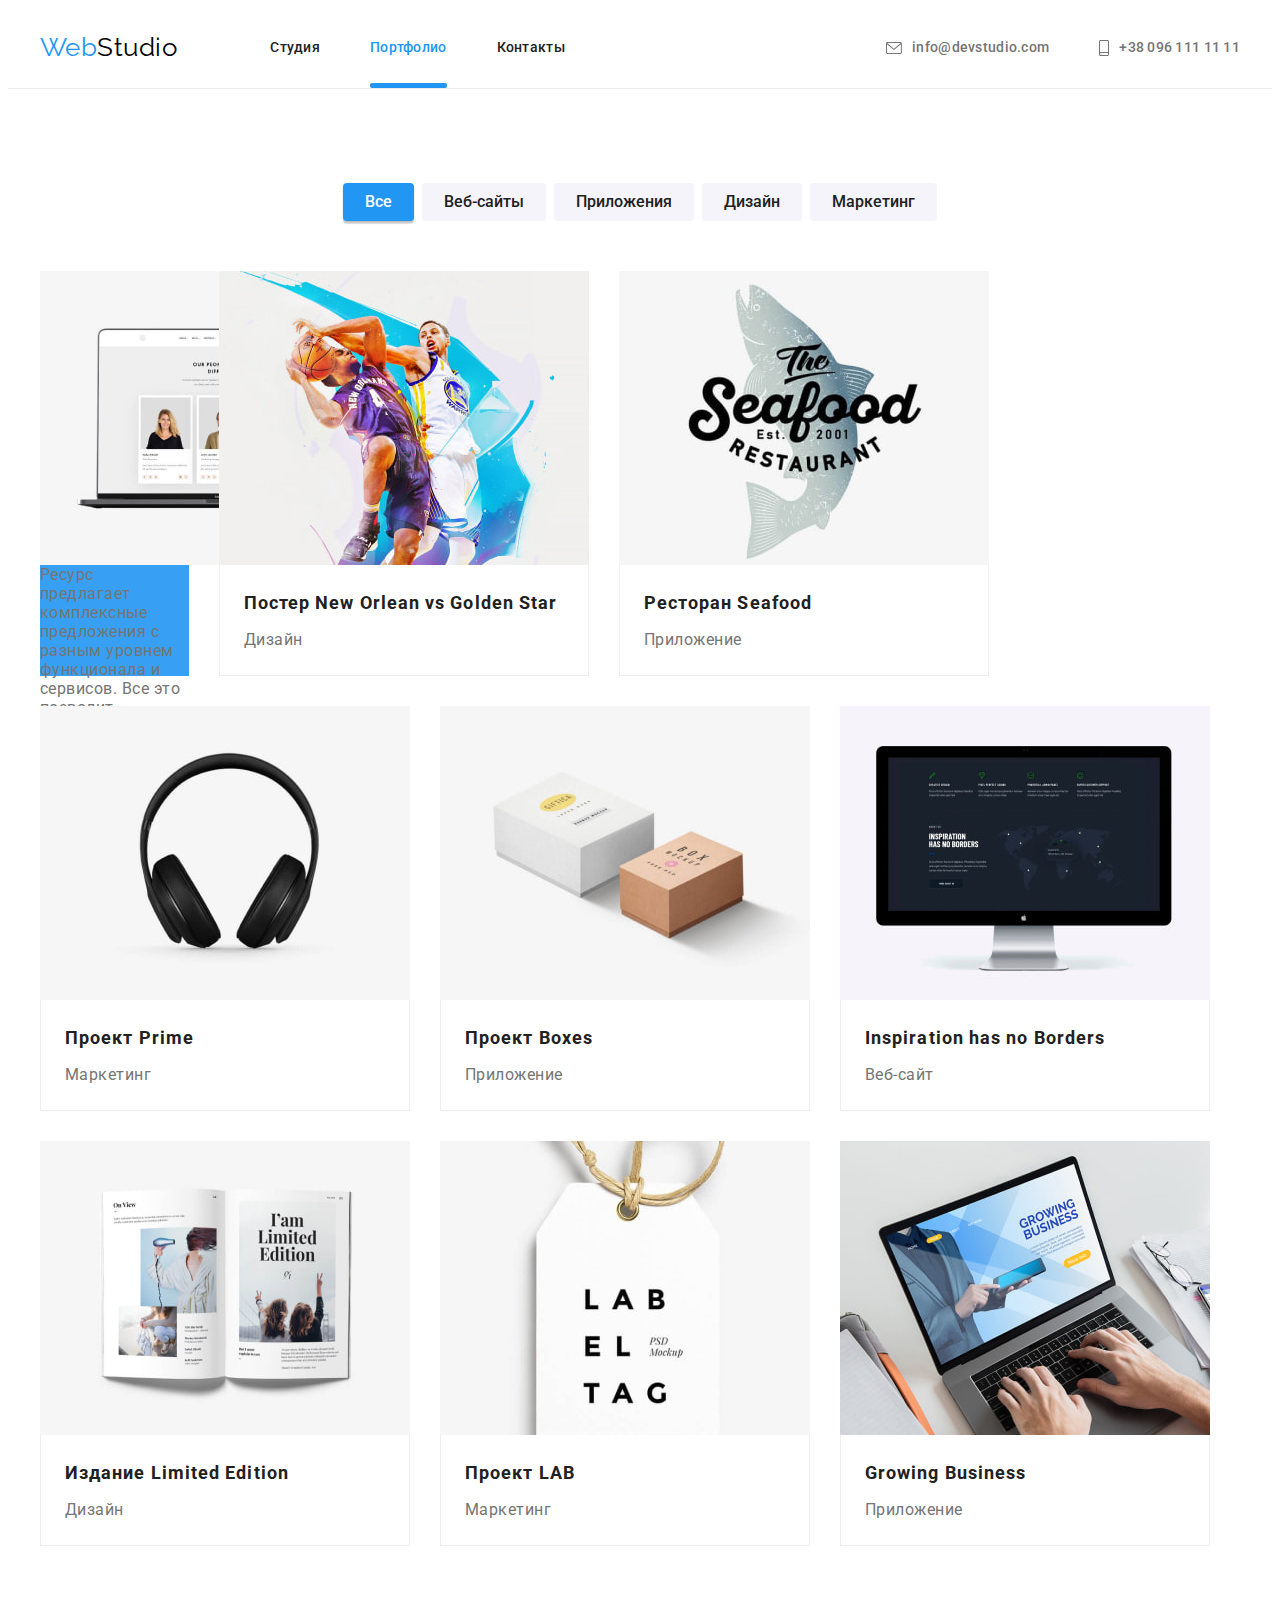
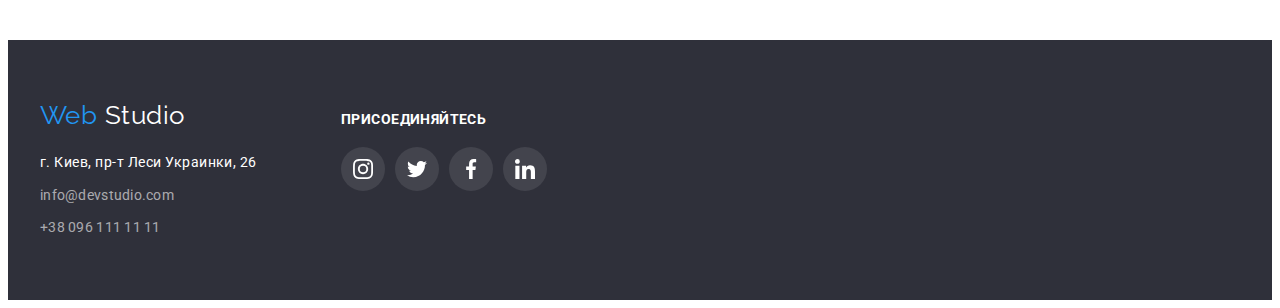
==== portfolio.html @ 7d5b3e42 "Update portfolio.html" ====
<!DOCTYPE html>
<html lang="ru">
  <head>
    <meta charset="UTF-8" />
    <meta http-equiv="X-UA-Compatible" content="IE=edge" />
    <meta name="viewport" content="width=device-width, initial-scale=1.0" />
    <link rel="preconnect" href="https://fonts.googleapis.com" />
    <link rel="preconnect" href="https://fonts.gstatic.com" crossorigin />
    <link
      href="https://fonts.googleapis.com/css2?family=Raleway:wght@700&family=Roboto:wght@400;500;700;900&display=swap"
      rel="stylesheet"
    />
    <link
      rel="stylesheet"
      href="https://cdnjs.cloudflare.com/ajax/libs/modern-normalize/1.1.0/modern-normalize.min.css"
      integrity="sha512-wpPYUAdjBVSE4KJnH1VR1HeZfpl1ub8YT/NKx4PuQ5NmX2tKuGu6U/JRp5y+Y8XG2tV+wKQpNHVUX03MfMFn9Q=="
      crossorigin="anonymous"
      referrerpolicy="no-referrer"
    />
    <link rel="stylesheet" href="./css/styles.css" />
    <title>Document</title>
  </head>
  <body>
    <!--Header section-->
    <header class="header">
      <div class="container header-container">
        <a class="logo" href="./index.html">Web<span class="logo-inner">Studio</span></a>
        <nav class="nav">
          <ul class="nav-list">
            <li class="nav-item">
              <a class="nav-link" href="./index.html">Студия</a>
            </li>
            <li class="nav-item">
              <a class="nav-link current" href="./portfolio.html">Портфолио</a>
            </li>
            <li class="nav-item">
              <a class="nav-link" href="">Контакты</a>
            </li>
          </ul>
        </nav>
        <ul class="header-list">
          <li class="header-item">
            <a class="header-mailto" href="mailto:info@devstudio.com">
              <svg class="icon-nav" width="16" height="12">
                <use href="./images/icons.svg#envelope"></use>
              </svg>
              info@devstudio.com
            </a>
          </li>
          <li class="header-item">
            <a class="header-phone" href="tel:+380961111111">
              <svg class="icon-nav" width="10" height="16">
                <use href="./images/icons.svg#smartphone"></use>
              </svg>
              +38 096 111 11 11
            </a>
          </li>
        </ul>
      </div>
    </header>
    <!--Main section-->
    <main>
      <!--Portfolio section-->
      <section class="portfolio section">
        <div class="container">
          <h1 class="visually-hidden">Кнопки</h1>
          <ul class="button-list">
            <li class="button-item">
              <button class="button-portfolio current" type="button">Все</button>
            </li>
            <li class="button-item">
              <button class="button-portfolio" type="button">Веб-сайты</button>
            </li>
            <li class="button-item">
              <button class="button-portfolio" type="button">Приложения</button>
            </li>
            <li class="button-item">
              <button class="button-portfolio" type="button">Дизайн</button>
            </li>
            <li class="button-item">
              <button class="button-portfolio" type="button">Маркетинг</button>
            </li>
          </ul>
          <h2 class="visually-hidden">Портфолио</h2>
          <ul class="portfolio-list card-set">
            <li class="portfolio-item">
              <div class="product-thumb">
                <img
                  class="portfolio-img"
                  src="./images/portfolio/img1.jpg"
                  alt="Ноутбук"
                  width="370"
                  height="294"
                />
                <div class="">
                  <p class="product-text">
                    Ресурс предлагает комплексные предложения с разным уровнем функционала и
                    сервисов. Все это позволит посетителю получить исчерпывающие сведения о компании
                    или частном лице.
                  </p>
                </div>
              </div>
              <div class="portfolio-wrapper">
                <h3 class="portfolio-titel">Технокряк</h3>
                <p class="portfolio-text">Веб-сайт</p>
              </div>
            </li>
            <li class="portfolio-item">
              <img src="./images/portfolio/img2.jpg" alt="Баскетбол" width="370" height="294" />
              <div class="portfolio-wrapper">
                <h3 class="portfolio-titel">Постер New Orlean vs Golden Star</h3>
                <p class="portfolio-text">Дизайн</p>
              </div>
            </li>
            <li class="portfolio-item">
              <img src="./images/portfolio/img3.jpg" alt="Рыба" width="370" height="294" />
              <div class="portfolio-wrapper">
                <h3 class="portfolio-titel">Ресторан Seafood</h3>
                <p class="portfolio-text">Приложение</p>
              </div>
            </li>
            <li class="portfolio-item">
              <img src="./images/portfolio/img4.jpg" alt="Наушники" width="370" height="294" />
              <div class="portfolio-wrapper">
                <h3 class="portfolio-titel">Проект Prime</h3>
                <p class="portfolio-text">Маркетинг</p>
              </div>
            </li>
            <li class="portfolio-item">
              <img src="./images/portfolio/img5.jpg" alt="Две коробки" width="370" height="294" />
              <div class="portfolio-wrapper">
                <h3 class="portfolio-titel">Проект Boxes</h3>
                <p class="portfolio-text">Приложение</p>
              </div>
            </li>
            <li class="portfolio-item">
              <img src="./images/portfolio/img6.jpg" alt="Монитор" width="370" height="294" />
              <div class="portfolio-wrapper">
                <h3 class="portfolio-titel">Inspiration has no Borders</h3>
                <p class="portfolio-text">Веб-сайт</p>
              </div>
            </li>
            <li class="portfolio-item">
              <img src="./images/portfolio/img7.jpg" alt="Книга" width="370" height="294" />
              <div class="portfolio-wrapper">
                <h3 class="portfolio-titel">Издание Limited Edition</h3>
                <p class="portfolio-text">Дизайн</p>
              </div>
            </li>
            <li class="portfolio-item">
              <img src="./images/portfolio/img8.jpg" alt="Ярлык" width="370" height="294" />
              <div class="portfolio-wrapper">
                <h3 class="portfolio-titel">Проект LAB</h3>
                <p class="portfolio-text">Маркетинг</p>
              </div>
            </li>
            <li class="portfolio-item">
              <img
                src="./images/portfolio/img9.jpg"
                alt="Работа за ноутбуком"
                width="370"
                height="294"
              />
              <div class="portfolio-wrapper">
                <h3 class="portfolio-titel">Growing Business</h3>
                <p class="portfolio-text">Приложение</p>
              </div>
            </li>
          </ul>
        </div>
      </section>
    </main>
    <!--Footer section-->
    <footer class="footer footer-section">
      <div class="container footer-box">
        <div class="footer-col">
          <a class="footer-logo" href="./index.html"
            >Web <span class="footer-logo-inner">Studio</span>
          </a>
          <address class="address">г. Киев, пр-т Леси Украинки, 26</address>
          <ul class="footer-list">
            <li class="footer-item">
              <a class="footer-mailto" href="mailto:info@devstudio.com">info@devstudio.com</a>
            </li>
            <li class="footer-item">
              <a class="footer-phone" href="tel:+380961111111">+38 096 111 11 11</a>
            </li>
          </ul>
        </div>
        <div class="footer-wrapper">
          <h2 class="footer-titel">присоединяйтесь</h2>
          <ul class="footer-socials list">
            <li class="footer-socials-item">
              <a
                class="footer-socials-link"
                href=""
                target="_blank"
                rel="noopener noreferrer"
                aria-label="instagram"
              >
                <svg class="footer-socials-icon" width="20" height="20">
                  <use href="./images/icons.svg#instagram"></use>
                </svg>
              </a>
            </li>
            <li class="footer-socials-item">
              <a
                class="footer-socials-link"
                href=""
                target="_blank"
                rel="noopener noreferrer"
                aria-label="twitter"
              >
                <svg class="footer-socials-icon" width="20" height="20">
                  <use href="./images/icons.svg#twitter"></use>
                </svg>
              </a>
            </li>
            <li class="footer-socials-item">
              <a
                class="footer-socials-link"
                href=""
                target="_blank"
                rel="noopener noreferrer"
                aria-label="facebook"
              >
                <svg class="footer-socials-icon" width="20" height="20">
                  <use href="./images/icons.svg#facebook"></use>
                </svg>
              </a>
            </li>
            <li class="footer-socials-item">
              <a
                class="footer-socials-link"
                href=""
                target="_blank"
                rel="noopener noreferrer"
                aria-label="linkedin"
              >
                <svg class="footer-socials-icon" width="20" height="20">
                  <use href="./images/icons.svg#linkedin"></use>
                </svg>
              </a>
            </li>
          </ul>
        </div>
      </div>
    </footer>
  </body>
</html>
---- css/styles.css ----
/* цвет основного текста #212121 */
/* вторичный цвет #757575 */
/* шапка #FFFFFF */
/* почта и тел под rgba(255, 255, 255, 0.6)*/
/* фдрес подвала #FFFFFF  */
/* секция наша команда #F5F4FA */
/* секция чем мы занисаемся #E5E5E5 */
/* секция герой #2F303A */
/* цвет кнопки #2196F3 */
/* шапка hover #188CE8 */
/* body #E5E5E5 */

:root {
  /* others */
  --indent: 30px;
  --items: 3;

  /* time */
  --timeng-function: cubic-bezier(0.4, 0, 0.2, 1);
}

body {
  color: #757575;
  font-family: Roboto, sans-serif;
  letter-spacing: 0.03em;
}

/* Частковий ресет стилей браузера start */

h1,
h2,
h3,
h4,
h5,
h6,
p {
  margin: 0;
}

ul,
ol {
  list-style: none;
  padding: 0;
  margin: 0;
}

img {
  display: block;
}

a {
  text-decoration: none;
  color: currentColor;
}

/* Частковий ресет стилей браузера end */

/* Base styles */

.container {
  width: 1200px;
  margin-left: auto;
  margin-right: auto;
  padding-left: 15px;
  padding-right: 15px;
  /* outline: 1px solid tomato; */
}

.section {
  padding-top: 94px;
  padding-bottom: 94px;
}

/* Card set */

.card-set {
  display: flex;
  flex-wrap: wrap;
  gap: var(--indent);
}

.card-set-item {
  flex-basis: calc((100% - var(--indent) * (var(--items) - 1)) / var(--items));
}

/* Header section */

.header {
  border: 1px solid #ececec;
  border-top: none;
  border-right: none;
  border-left: none;
}

.header-container {
  display: flex;
  align-items: center;
}

.logo {
  display: block;
  margin-right: 93px;
  padding-top: 24px;
  padding-bottom: 25px;

  font-family: Raleway, cursive;
  font-size: 26px;
  line-height: 1.19;

  color: #2196f3;
}

.logo-inner {
  color: #000000;
}

.nav {
  margin-right: auto;
}

.nav-list {
  display: flex;
  gap: 50px;
}

.nav-link {
  position: relative;
  display: block;
  padding-top: 32px;
  padding-bottom: 32px;

  color: #212121;
  font-weight: 500;
  font-size: 14px;
  line-height: 1.14;
  letter-spacing: 0.02em;

  transition: 250ms var(--timeng-function);
}

.nav-link:hover,
.nav-link:focus {
  color: #2196f3;
}

.nav-link.current {
  color: #2196f3;
}

.nav-link.current::after {
  content: '';
  position: absolute;
  left: 0;
  bottom: 0;

  display: block;
  width: 100%;
  height: 5px;
  background-color: #2196f3;
  border-radius: 2px;
  opacity: 1;
}

.nav-link::after {
  content: '';
  position: absolute;
  left: 0;
  bottom: 0;

  display: block;
  width: 100%;
  height: 5px;
  background-color: #2196f3;
  border-radius: 2px;
  opacity: 0;
  transition: opacity 250ms var(--timeng-function);
}

.nav-link:hover::after,
.nav-link:focus::after {
  opacity: 1;
}

.header-list {
  display: flex;
  gap: 50px;
}

.icon-nav {
  fill: currentColor;
}

.header-mailto {
  display: flex;
  align-items: center;
  gap: 10px;

  padding-top: 32px;
  padding-bottom: 32px;

  color: #757575;
  font-weight: 500;
  font-size: 14px;
  line-height: 1.14;
  letter-spacing: 0.02em;

  transition: 250ms var(--timeng-function);
}

.mailto-wrapper:hover,
.mailto-wrapper:focus {
  color: #2196f3;
}

.header-mailto:hover,
.header-mailto:focus {
  color: #2196f3;
}

.header-phone {
  display: flex;
  align-items: center;
  gap: 10px;

  padding-top: 32px;
  padding-bottom: 32px;

  color: #757575;
  font-weight: 500;
  font-size: 14px;
  line-height: 1.14;
  letter-spacing: 0.02em;

  transition: 250ms var(--timeng-function);
}

.phone-wpapper:hover,
.phone-wpapper:focus {
  color: #2196f3;
}

.header-phone:hover,
.header-phone:focus {
  color: #2196f3;
}

/* hero section */

.hero {
  text-align: center;
}

.overlay {
  max-width: 1600px;
  height: 600px;
  margin-left: auto;
  margin-right: auto;

  background-color: #c4c4c4;
  box-shadow: 0px 4px 4px rgba(0, 0, 0, 0.25);
  background-image: linear-gradient(to right, rgba(47, 48, 58, 0.4), rgba(47, 48, 58, 0.4)),
    url(../images/hero/Image01.jpg);

  background-repeat: no-repeat;
  background-position: center;
  background-size: cover;
}

.section-wrap {
  padding-top: 200px;
  padding-bottom: 200px;
}

.hero-title {
  margin-bottom: 30px;
  width: 696px;
  margin-left: auto;
  margin-right: auto;

  color: #ffffff;
  font-weight: 900;
  font-size: 44px;
  line-height: 1.36;
  text-align: center;
  letter-spacing: 0.06em;
  text-transform: uppercase;
}

.button-hero {
  min-width: 200px;
  min-height: 50px;
  padding: 10px 32px;

  background-color: #2196f3;
  color: #ffffff;
  border: none;
  font-family: inherit;
  cursor: pointer;
  font-weight: 700;
  font-size: 16px;
  line-height: 1.88;
  letter-spacing: 0.06em;
  box-shadow: 0px 4px 4px rgba(0, 0, 0, 0.15);
  border-radius: 4px;

  transition: 250ms var(--timeng-function);
}

.button-hero:hover,
.button-hero:focus {
  background-color: #188ce8;
  color: #ffffff;
  border: none;
}

/* offer section */

.offer.section {
  padding-bottom: 0;
}

.offer-list {
  display: flex;
  gap: var(--indent);
}

.offer-wrapper {
  display: flex;
  align-items: center;
  justify-content: center;
  margin-bottom: 30px;

  width: 270px;
  height: 120px;
  background-color: #f5f4fa;
  border-radius: 4px;
}
.offer-item {
  flex-basis: 270px;
}

.offer-title {
  margin-bottom: 10px;

  color: #212121;
  font-weight: 700;
  font-size: 14px;
  line-height: 1.14;
  text-transform: uppercase;
}

.offer-text {
  font-size: 14px;
  line-height: 1.71;
}

/* doing section */

.section-top {
  padding-top: 0;
}

.doing-title {
  margin-bottom: 50px;

  color: #212121;
  font-weight: 700;
  font-size: 36px;
  line-height: 1.16;
  text-align: center;
}

.doing-list {
  display: flex;
  gap: var(--indent);
}

/* team section */

.team {
  background-color: #f5f4fa;
}

.team-titel {
  margin-bottom: 50px;

  color: #212121;
  font-weight: 700;
  font-size: 36px;
  line-height: 1.16;
  text-align: center;
}

.team-list {
  display: flex;
  gap: var(--indent);
}

.team-wrapper {
  border-top: none;
  padding-top: 30px;
  padding-bottom: 30px;
  padding-left: 5px;
  padding-right: 5px;

  background: #ffffff;
  box-shadow: 0px 1px 3px rgba(0, 0, 0, 0.12), 0px 1px 1px rgba(0, 0, 0, 0.14),
    0px 2px 1px rgba(0, 0, 0, 0.2);
  border-radius: 0px 0px 4px 4px;
  letter-spacing: 0.03em;
}

.team-subtitel {
  margin-bottom: 10px;

  color: #212121;
  font-weight: 500;
  font-size: 16px;
  line-height: 1.18;
  text-align: center;
}

.team-text {
  margin-bottom: 16px;

  font-size: 16px;
  line-height: 1.18;
  text-align: center;
}

/* Clients setion */

.clients-titel {
  margin-bottom: 50px;

  font-family: 'Roboto';
  font-style: normal;
  font-weight: 700;
  font-size: 36px;
  line-height: 42px;
  text-align: center;
  letter-spacing: 0.03em;

  color: #212121;
}

.clients {
  display: flex;
  align-items: center;
  justify-content: center;
  gap: 30px;
}

.clients-link {
  display: flex;
  align-items: center;
  justify-content: center;

  width: 170px;
  height: 92px;
  border: 1px solid #afb1b8;
  border-radius: 4px;

  transition: 250ms var(--timeng-function);
}

.clients-icon {
  fill: #afb1b8;

  transition: 250ms var(--timeng-function);
}

.clients-link:hover,
.clients-link:focus {
  border-color: #2196f3;
}

.clients-link:hover .clients-icon,
.clients-link:focus .clients-icon {
  fill: #2196f3;
}

/* footer section */

.footer {
  background-color: #2f303a;
}

.footer-section {
  padding-top: 60px;
  padding-bottom: 60px;
}

.footer-box {
  display: flex;
  align-items: baseline;
}

.footer-col {
  display: flex;
  flex-wrap: wrap;
  width: 231px;
  margin-right: 70px;
}

.footer-logo {
  display: block;
  margin-bottom: 20px;

  color: #2196f3;
  font-family: Raleway, cursive;
  font-size: 26px;
  line-height: 1.19;
}

.footer-logo-inner {
  color: #ffffff;
}

.address {
  margin-bottom: 9px;

  color: #ffffff;
  font-size: 14px;
  line-height: 1.71;
  font-style: normal;
}

.footer-item:not(:last-child) {
  display: block;
  margin-bottom: 9px;
}

.footer-mailto {
  font-size: 14px;
  line-height: 1.71;
  color: rgba(255, 255, 255, 0.6);
  letter-spacing: 0.02em;

  transition: 250ms var(--timeng-function);
}

.footer-mailto:hover,
.footer-mailto:focus {
  color: #2196f3;
}

.footer-phone {
  font-size: 14px;
  line-height: 1.71;
  color: rgba(255, 255, 255, 0.6);
  letter-spacing: 0.02em;

  transition: 250ms var(--timeng-function);
}

.footer-phone:hover,
.footer-phone:focus {
  color: #2196f3;
}

.footer-titel {
  margin-bottom: 20px;

  font-weight: 700;
  font-size: 14px;
  line-height: calc(16 / 14);
  letter-spacing: 0.03em;
  text-transform: uppercase;

  color: #ffffff;
}

.footer-wrapper {
  display: flex;
  flex-wrap: wrap;
  width: 206px;
}

.footer-socials {
  display: flex;
  align-items: center;
  justify-content: center;
  gap: 10px;
}

.footer-socials-link {
  display: flex;
  align-items: center;
  justify-content: center;

  width: 44px;
  height: 44px;
  border-radius: 50%;
  background-color: #43444d;

  transition: 250ms var(--timeng-function);
}

.footer-socials-icon {
  fill: #ffffff;
}

.footer-socials-link:hover,
.footer-socials-link:focus {
  background-color: #2196f3;
}

/* Portfolio section */

.button-list {
  display: flex;
  margin-bottom: 50px;
  justify-content: center;
}

.button-item:not(:last-child) {
  margin-right: 8px;
}

.button-portfolio {
  padding: 6px 22px;

  color: #212121;
  border: none;
  font-family: inherit;
  cursor: pointer;
  font-weight: 500;
  font-size: 16px;
  line-height: 1.62;
  border-radius: 4px;
  background-color: #f5f4fa;

  transition: 250ms var(--timeng-function);
}

.button-portfolio.current {
  background-color: #2196f3;
  color: #ffffff;
  box-shadow: 0px 3px 1px rgba(0, 0, 0, 0.1), 0px 1px 2px rgba(0, 0, 0, 0.08),
    0px 2px 2px rgba(0, 0, 0, 0.12);
}

.button-portfolio:hover,
.button-portfolio:focus {
  background-color: #2196f3;
  color: #ffffff;
  box-shadow: 0px 3px 1px rgba(0, 0, 0, 0.1), 0px 1px 2px rgba(0, 0, 0, 0.08),
    0px 2px 2px rgba(0, 0, 0, 0.12);
}

.portfolio-list {
  display: flex;
  gap: var(--indent);
}

.portfolio-item {
  position: relative;
  transition: 250ms var(--timeng-function);
}

.portfolio-item:hover {
  cursor: pointer;
  box-shadow: 0px 1px 1px rgba(0, 0, 0, 0.12), 0px 4px 4px rgba(0, 0, 0, 0.06),
    1px 4px 6px rgba(0, 0, 0, 0.16);
}

.product-thumb {
  display: inline-block;
  content: '';
  position: absolute;
  top: 0;
  left: 0;
  width: 100%;
  height: 100%;
  background-color: rgba(33, 150, 243, 0.9);
}

.product-thumb-text {
  color: #ffffff;
  padding: 63px 24px;
}

.portfolio-wrapper {
  padding-top: 20px;
  padding-bottom: 20px;
  padding-left: 24px;
  padding-right: 24px;

  border: 1px solid #eeeeee;
  border-top: none;
}

.portfolio-titel {
  margin-bottom: 4px;

  color: #212121;
  font-weight: 700;
  font-size: 18px;
  line-height: 2;
  letter-spacing: 0.06em;
}

.portfolio-text {
  font-size: 16px;
  line-height: 1.87;
}

.visually-hidden {
  position: absolute;
  white-space: nowrap;
  width: 1px;
  height: 1px;
  overflow: hidden;
  border: 0;
  padding: 0;
  clip: rect(0 0 0 0);
  clip-path: inset(50%);
  margin: -1px;
}

/* Socials icons */

.socials {
  display: flex;
  align-items: center;
  justify-content: center;
  gap: 10px;
}

.socials-link {
  display: flex;
  align-items: center;
  justify-content: center;

  width: 44px;
  height: 44px;
  border-radius: 50%;

  transition: 250ms var(--timeng-function);
}

.socials-icon {
  fill: #afb1b8;
}

.socials-link:hover,
.socials-link:focus {
  background-color: #2196f3;
}

.socials-link:hover .socials-icon,
.socials-link:focus .socials-icon {
  fill: #ffffff;
}
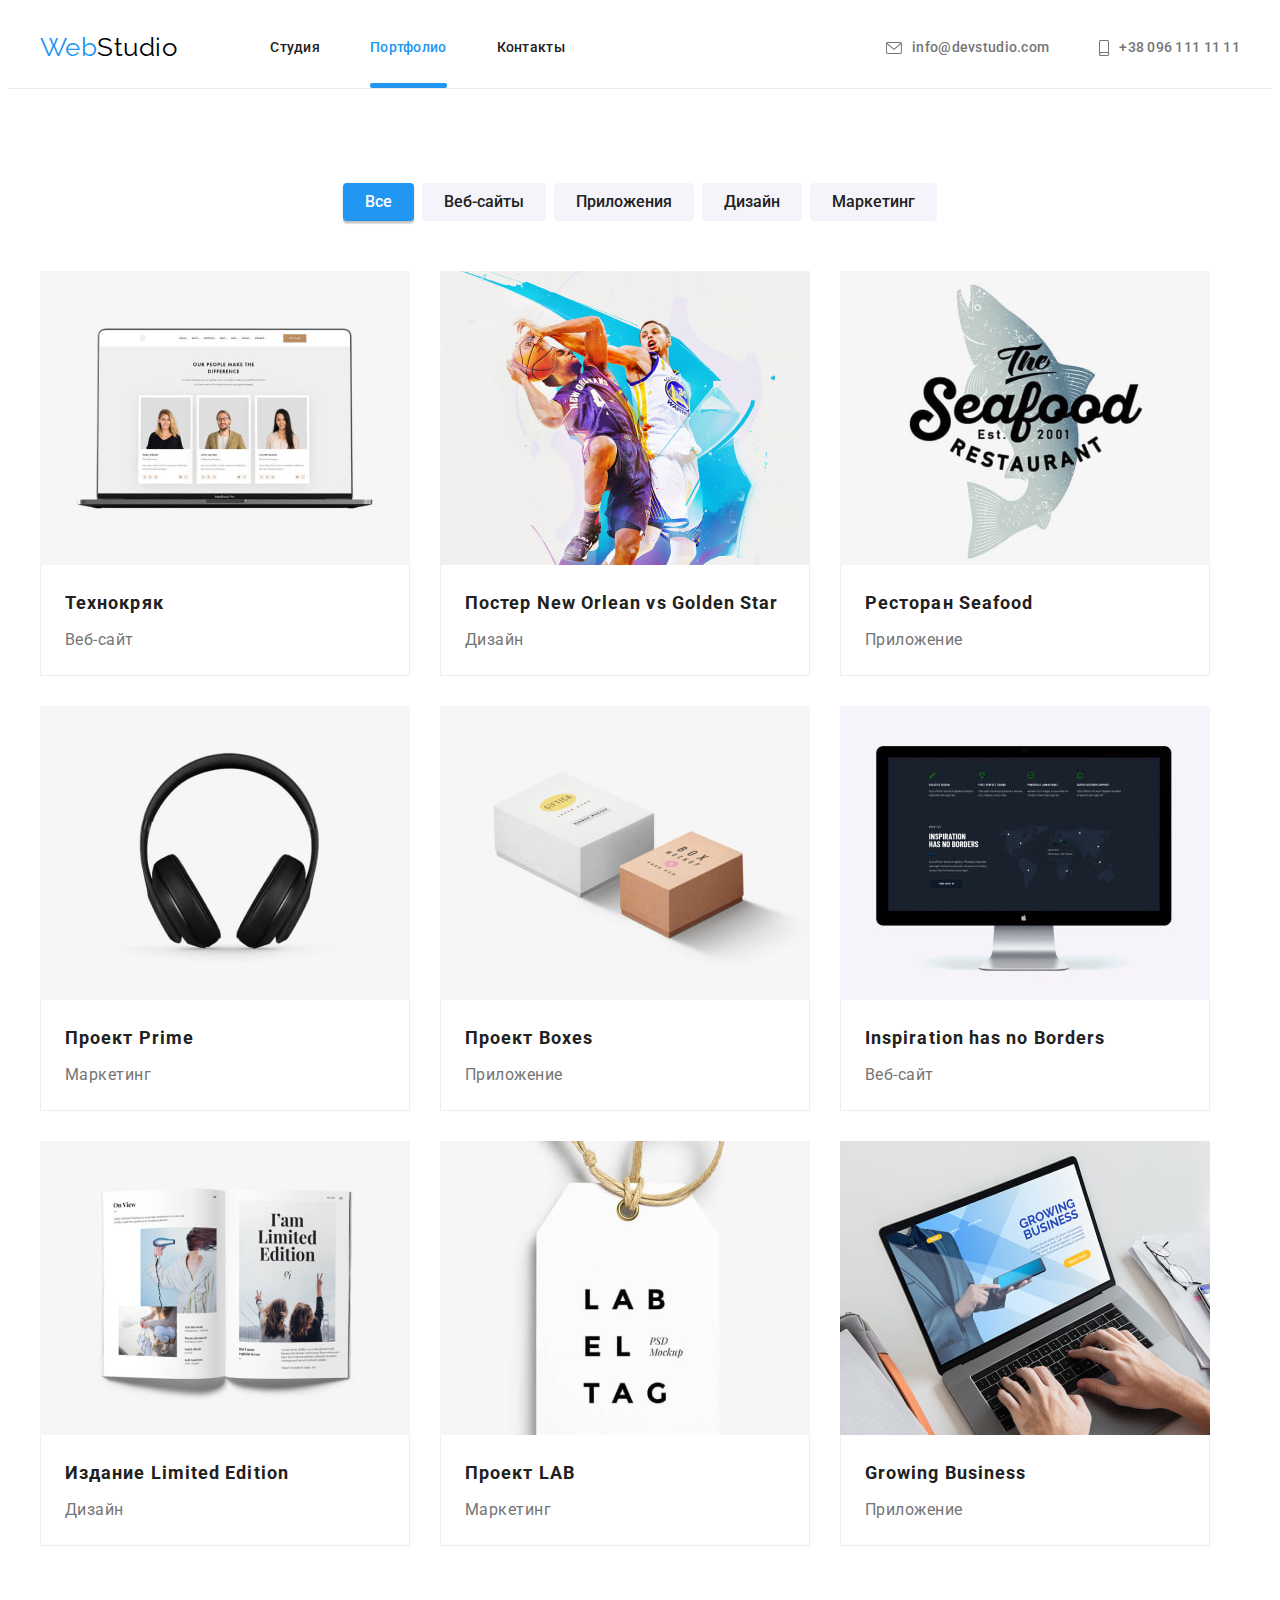
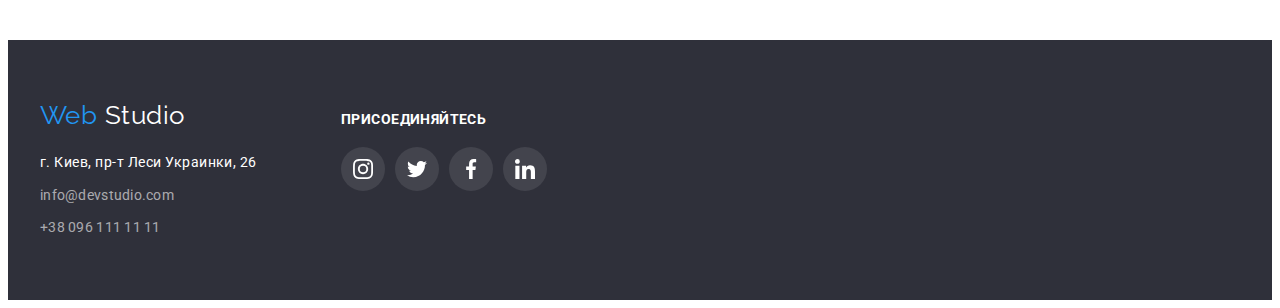
==== commit 5bbda365: "Update portfolio.html" ====
--- a/portfolio.html
+++ b/portfolio.html
@@ -92,13 +92,11 @@
                   width="370"
                   height="294"
                 />
-                <div class="">
-                  <p class="product-text">
-                    Ресурс предлагает комплексные предложения с разным уровнем функционала и
-                    сервисов. Все это позволит посетителю получить исчерпывающие сведения о компании
-                    или частном лице.
-                  </p>
-                </div>
+                <p class="product-text">
+                  Ресурс предлагает комплексные предложения с разным уровнем функционала и сервисов.
+                  Все это позволит посетителю получить исчерпывающие сведения о компании или частном
+                  лице.
+                </p>
               </div>
               <div class="portfolio-wrapper">
                 <h3 class="portfolio-titel">Технокряк</h3>
--- a/css/styles.css
+++ b/css/styles.css
@@ -666,19 +666,23 @@
 }
 
 .product-thumb {
-  display: inline-block;
-  content: '';
+  position: relative;
+}
+
+.product-thumb.product-text:hover {
+  opacity: 1;
+}
+
+.product-text {
   position: absolute;
   top: 0;
   left: 0;
-  width: 100%;
-  height: 100%;
+  padding: 63px 24px;
+  font-size: 18px;
+  line-height: calc(28 / 18);
+  color: #ffffff;
   background-color: rgba(33, 150, 243, 0.9);
-}
-
-.product-thumb-text {
-  color: #ffffff;
-  padding: 63px 24px;
+  opacity: 0;
 }
 
 .portfolio-wrapper {
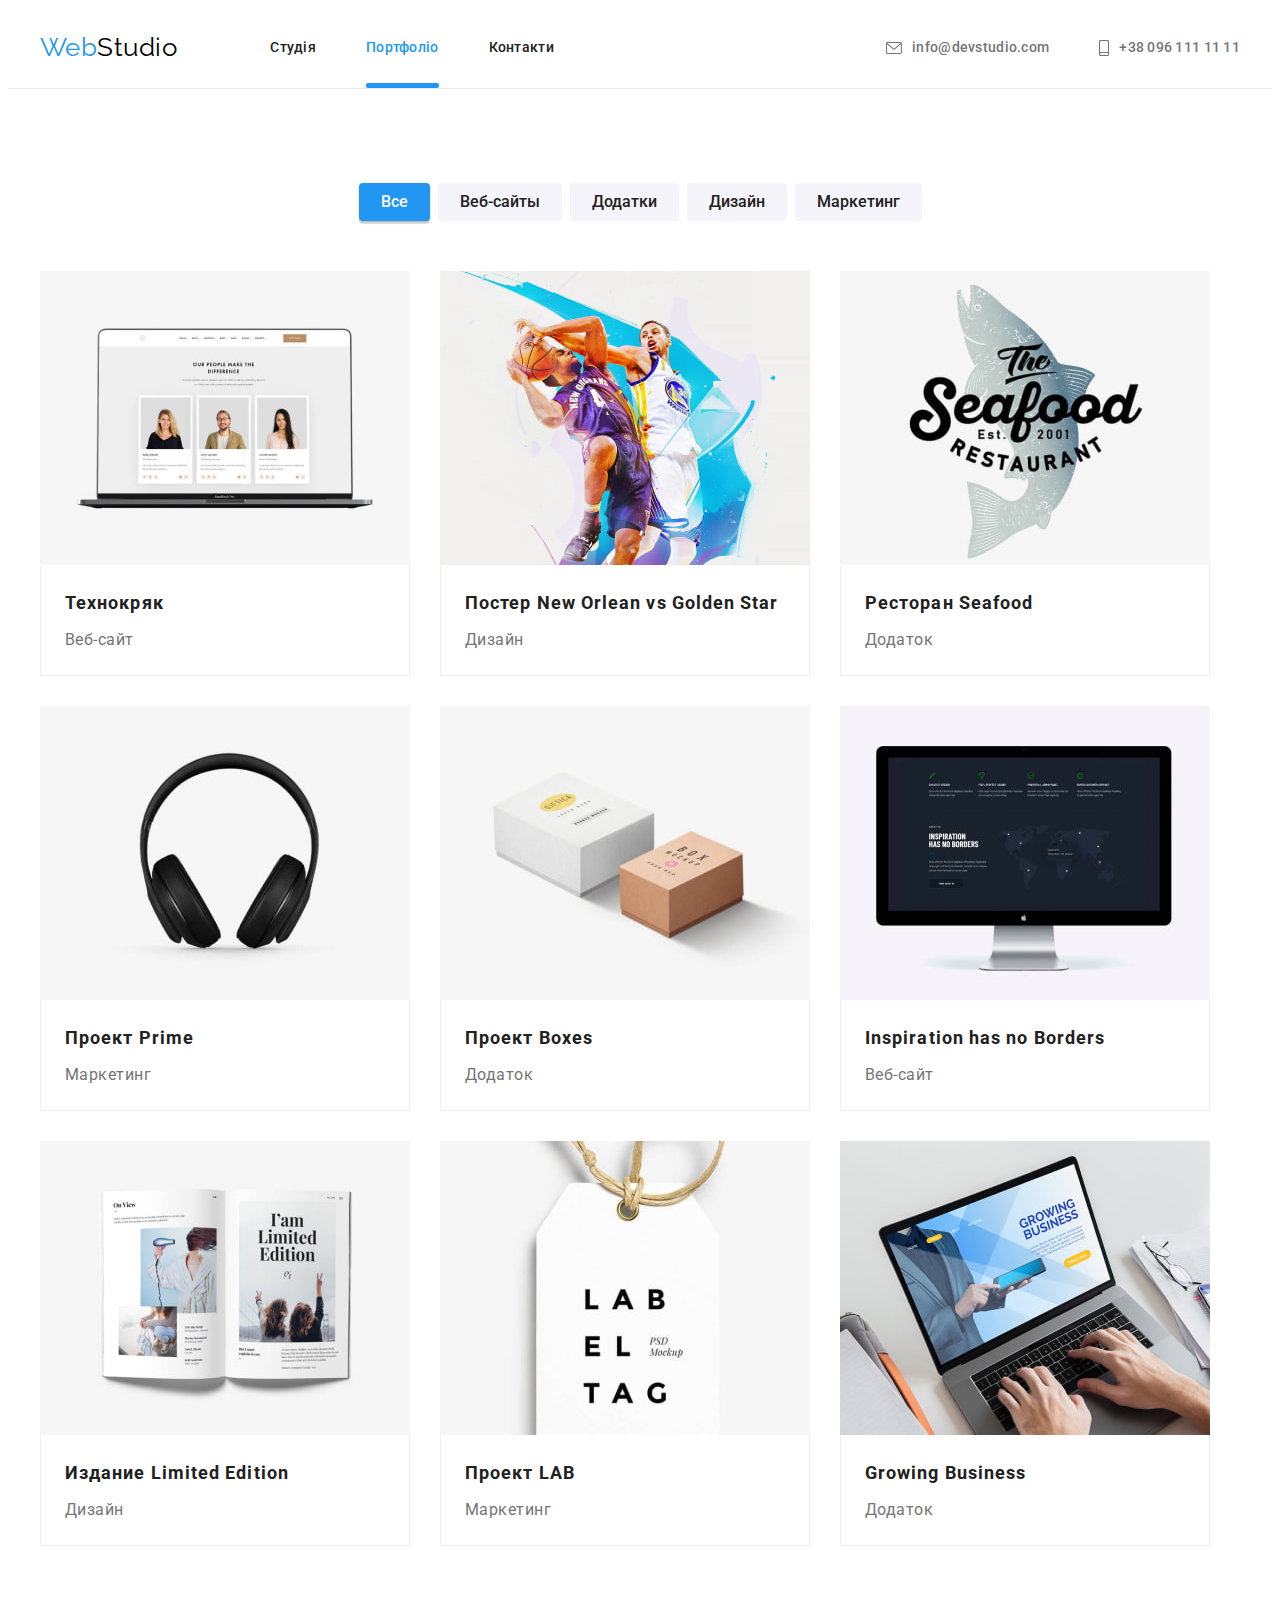
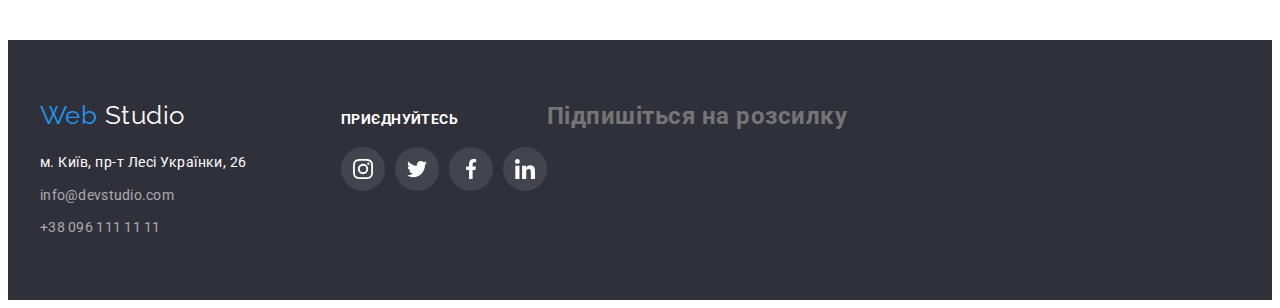
==== commit b6d25292: "Update portfolio.html" ====
--- a/portfolio.html
+++ b/portfolio.html
@@ -1,15 +1,18 @@
 <!DOCTYPE html>
-<html lang="ru">
+<html lang="uk">
   <head>
     <meta charset="UTF-8" />
     <meta http-equiv="X-UA-Compatible" content="IE=edge" />
     <meta name="viewport" content="width=device-width, initial-scale=1.0" />
+    <!--Fonts start-->
     <link rel="preconnect" href="https://fonts.googleapis.com" />
     <link rel="preconnect" href="https://fonts.gstatic.com" crossorigin />
     <link
       href="https://fonts.googleapis.com/css2?family=Raleway:wght@700&family=Roboto:wght@400;500;700;900&display=swap"
       rel="stylesheet"
     />
+    <!--Fonts end-->
+    <!--Normalize start-->
     <link
       rel="stylesheet"
       href="https://cdnjs.cloudflare.com/ajax/libs/modern-normalize/1.1.0/modern-normalize.min.css"
@@ -17,6 +20,13 @@
       crossorigin="anonymous"
       referrerpolicy="no-referrer"
     />
+    <!--Normalize end-->
+    <!--Animate.css start-->
+    <link
+      rel="stylesheet"
+      href="https://cdnjs.cloudflare.com/ajax/libs/animate.css/4.1.1/animate.min.css"
+    />
+    <!--Animate.css end-->
     <link rel="stylesheet" href="./css/styles.css" />
     <title>Document</title>
   </head>
@@ -28,13 +38,17 @@
         <nav class="nav">
           <ul class="nav-list">
             <li class="nav-item">
-              <a class="nav-link" href="./index.html">Студия</a>
+              <a class="nav-link" href="./index.html">Студія</a>
             </li>
             <li class="nav-item">
-              <a class="nav-link current" href="./portfolio.html">Портфолио</a>
+              <a
+                class="nav-link current animate__animated animate__slideInDown"
+                href="./portfolio.html"
+                >Портфоліо</a
+              >
             </li>
             <li class="nav-item">
-              <a class="nav-link" href="">Контакты</a>
+              <a class="nav-link" href="">Контакти</a>
             </li>
           </ul>
         </nav>
@@ -66,102 +80,165 @@
           <h1 class="visually-hidden">Кнопки</h1>
           <ul class="button-list">
             <li class="button-item">
-              <button class="button-portfolio current" type="button">Все</button>
-            </li>
-            <li class="button-item">
-              <button class="button-portfolio" type="button">Веб-сайты</button>
-            </li>
-            <li class="button-item">
-              <button class="button-portfolio" type="button">Приложения</button>
-            </li>
-            <li class="button-item">
-              <button class="button-portfolio" type="button">Дизайн</button>
-            </li>
-            <li class="button-item">
-              <button class="button-portfolio" type="button">Маркетинг</button>
+              <button
+                class="button-portfolio current animate__animated animate__backInLeft"
+                type="button"
+              >
+                Все
+              </button>
+            </li>
+            <li class="button-item">
+              <button class="button-portfolio animate__animated animate__backInLeft" type="button">
+                Веб-сайты
+              </button>
+            </li>
+            <li class="button-item">
+              <button class="button-portfolio animate__animated animate__backInLeft" type="button">
+                Додатки
+              </button>
+            </li>
+            <li class="button-item">
+              <button class="button-portfolio animate__animated animate__backInLeft" type="button">
+                Дизайн
+              </button>
+            </li>
+            <li class="button-item">
+              <button class="button-portfolio animate__animated animate__backInLeft" type="button">
+                Маркетинг
+              </button>
             </li>
           </ul>
           <h2 class="visually-hidden">Портфолио</h2>
           <ul class="portfolio-list card-set">
-            <li class="portfolio-item">
-              <div class="product-thumb">
+            <li class="portfolio-item animate__animated animate__backInRight">
+              <div class="product-thumb">
+                <img src="./images/portfolio/img1.jpg" alt="Ноутбук" width="370" height="294" />
+                <p class="product-text">
+                  Ресурс пропонує комплексні пропозиції з різним рівнем функціоналу та сервісів. Все
+                  це дозволить відвідувачу отримати вичерпні відомості про компанію чи приватну
+                  особу.
+                </p>
+              </div>
+              <div class="portfolio-wrapper">
+                <h3 class="portfolio-titel">Технокряк</h3>
+                <p class="portfolio-text">Веб-сайт</p>
+              </div>
+            </li>
+            <li class="portfolio-item animate__animated animate__backInRight">
+              <div class="product-thumb">
+                <img src="./images/portfolio/img2.jpg" alt="Баскетбол" width="370" height="294" />
+                <p class="product-text">
+                  Ресурс пропонує комплексні пропозиції з різним рівнем функціоналу та сервісів. Все
+                  це дозволить відвідувачу отримати вичерпні відомості про компанію чи приватну
+                  особу.
+                </p>
+              </div>
+              <div class="portfolio-wrapper">
+                <h3 class="portfolio-titel">Постер New Orlean vs Golden Star</h3>
+                <p class="portfolio-text">Дизайн</p>
+              </div>
+            </li>
+            <li class="portfolio-item animate__animated animate__backInRight">
+              <div class="product-thumb">
+                <img src="./images/portfolio/img3.jpg" alt="Рыба" width="370" height="294" />
+                <p class="product-text">
+                  Ресурс предлагает комплексные предложения с разным уровнем функционала и сервисов.
+                  Все это позволит посетителю получить исчерпывающие сведения о компании или частном
+                  лице.
+                </p>
+              </div>
+              <div class="portfolio-wrapper">
+                <h3 class="portfolio-titel">Ресторан Seafood</h3>
+                <p class="portfolio-text">Додаток</p>
+              </div>
+            </li>
+            <li class="portfolio-item animate__animated animate__backInLeft">
+              <div class="product-thumb">
+                <img src="./images/portfolio/img4.jpg" alt="Наушники" width="370" height="294" />
+                <p class="product-text">
+                  Ресурс пропонує комплексні пропозиції з різним рівнем функціоналу та сервісів. Все
+                  це дозволить відвідувачу отримати вичерпні відомості про компанію чи приватну
+                  особу.
+                </p>
+              </div>
+              <div class="portfolio-wrapper">
+                <h3 class="portfolio-titel">Проект Prime</h3>
+                <p class="portfolio-text">Маркетинг</p>
+              </div>
+            </li>
+            <li class="portfolio-item animate__animated animate__backInLeft">
+              <div class="product-thumb">
+                <img src="./images/portfolio/img5.jpg" alt="Две коробки" width="370" height="294" />
+                <p class="product-text">
+                  Ресурс пропонує комплексні пропозиції з різним рівнем функціоналу та сервісів. Все
+                  це дозволить відвідувачу отримати вичерпні відомості про компанію чи приватну
+                  особу.
+                </p>
+              </div>
+              <div class="portfolio-wrapper">
+                <h3 class="portfolio-titel">Проект Boxes</h3>
+                <p class="portfolio-text">Додаток</p>
+              </div>
+            </li>
+            <li class="portfolio-item animate__animated animate__backInLeft">
+              <div class="product-thumb">
+                <img src="./images/portfolio/img6.jpg" alt="Монитор" width="370" height="294" />
+                <p class="product-text">
+                  Ресурс пропонує комплексні пропозиції з різним рівнем функціоналу та сервісів. Все
+                  це дозволить відвідувачу отримати вичерпні відомості про компанію чи приватну
+                  особу.
+                </p>
+              </div>
+              <div class="portfolio-wrapper">
+                <h3 class="portfolio-titel">Inspiration has no Borders</h3>
+                <p class="portfolio-text">Веб-сайт</p>
+              </div>
+            </li>
+            <li class="portfolio-item animate__animated animate__backInRight">
+              <div class="product-thumb">
+                <img src="./images/portfolio/img7.jpg" alt="Книга" width="370" height="294" />
+                <p class="product-text">
+                  Ресурс пропонує комплексні пропозиції з різним рівнем функціоналу та сервісів. Все
+                  це дозволить відвідувачу отримати вичерпні відомості про компанію чи приватну
+                  особу.
+                </p>
+              </div>
+              <div class="portfolio-wrapper">
+                <h3 class="portfolio-titel">Издание Limited Edition</h3>
+                <p class="portfolio-text">Дизайн</p>
+              </div>
+            </li>
+            <li class="portfolio-item animate__animated animate__backInRight">
+              <div class="product-thumb">
+                <img src="./images/portfolio/img8.jpg" alt="Ярлык" width="370" height="294" />
+                <p class="product-text">
+                  Ресурс пропонує комплексні пропозиції з різним рівнем функціоналу та сервісів. Все
+                  це дозволить відвідувачу отримати вичерпні відомості про компанію чи приватну
+                  особу.
+                </p>
+              </div>
+              <div class="portfolio-wrapper">
+                <h3 class="portfolio-titel">Проект LAB</h3>
+                <p class="portfolio-text">Маркетинг</p>
+              </div>
+            </li>
+            <li class="portfolio-item animate__animated animate__backInRight">
+              <div class="product-thumb ч">
                 <img
-                  class="portfolio-img"
-                  src="./images/portfolio/img1.jpg"
-                  alt="Ноутбук"
+                  src="./images/portfolio/img9.jpg"
+                  alt="Работа за ноутбуком"
                   width="370"
                   height="294"
                 />
                 <p class="product-text">
-                  Ресурс предлагает комплексные предложения с разным уровнем функционала и сервисов.
-                  Все это позволит посетителю получить исчерпывающие сведения о компании или частном
-                  лице.
-                </p>
-              </div>
-              <div class="portfolio-wrapper">
-                <h3 class="portfolio-titel">Технокряк</h3>
-                <p class="portfolio-text">Веб-сайт</p>
-              </div>
-            </li>
-            <li class="portfolio-item">
-              <img src="./images/portfolio/img2.jpg" alt="Баскетбол" width="370" height="294" />
-              <div class="portfolio-wrapper">
-                <h3 class="portfolio-titel">Постер New Orlean vs Golden Star</h3>
-                <p class="portfolio-text">Дизайн</p>
-              </div>
-            </li>
-            <li class="portfolio-item">
-              <img src="./images/portfolio/img3.jpg" alt="Рыба" width="370" height="294" />
-              <div class="portfolio-wrapper">
-                <h3 class="portfolio-titel">Ресторан Seafood</h3>
-                <p class="portfolio-text">Приложение</p>
-              </div>
-            </li>
-            <li class="portfolio-item">
-              <img src="./images/portfolio/img4.jpg" alt="Наушники" width="370" height="294" />
-              <div class="portfolio-wrapper">
-                <h3 class="portfolio-titel">Проект Prime</h3>
-                <p class="portfolio-text">Маркетинг</p>
-              </div>
-            </li>
-            <li class="portfolio-item">
-              <img src="./images/portfolio/img5.jpg" alt="Две коробки" width="370" height="294" />
-              <div class="portfolio-wrapper">
-                <h3 class="portfolio-titel">Проект Boxes</h3>
-                <p class="portfolio-text">Приложение</p>
-              </div>
-            </li>
-            <li class="portfolio-item">
-              <img src="./images/portfolio/img6.jpg" alt="Монитор" width="370" height="294" />
-              <div class="portfolio-wrapper">
-                <h3 class="portfolio-titel">Inspiration has no Borders</h3>
-                <p class="portfolio-text">Веб-сайт</p>
-              </div>
-            </li>
-            <li class="portfolio-item">
-              <img src="./images/portfolio/img7.jpg" alt="Книга" width="370" height="294" />
-              <div class="portfolio-wrapper">
-                <h3 class="portfolio-titel">Издание Limited Edition</h3>
-                <p class="portfolio-text">Дизайн</p>
-              </div>
-            </li>
-            <li class="portfolio-item">
-              <img src="./images/portfolio/img8.jpg" alt="Ярлык" width="370" height="294" />
-              <div class="portfolio-wrapper">
-                <h3 class="portfolio-titel">Проект LAB</h3>
-                <p class="portfolio-text">Маркетинг</p>
-              </div>
-            </li>
-            <li class="portfolio-item">
-              <img
-                src="./images/portfolio/img9.jpg"
-                alt="Работа за ноутбуком"
-                width="370"
-                height="294"
-              />
+                  Ресурс пропонує комплексні пропозиції з різним рівнем функціоналу та сервісів. Все
+                  це дозволить відвідувачу отримати вичерпні відомості про компанію чи приватну
+                  особу.
+                </p>
+              </div>
               <div class="portfolio-wrapper">
                 <h3 class="portfolio-titel">Growing Business</h3>
-                <p class="portfolio-text">Приложение</p>
+                <p class="portfolio-text">Додаток</p>
               </div>
             </li>
           </ul>
@@ -175,7 +252,7 @@
           <a class="footer-logo" href="./index.html"
             >Web <span class="footer-logo-inner">Studio</span>
           </a>
-          <address class="address">г. Киев, пр-т Леси Украинки, 26</address>
+          <address class="address">м. Київ, пр-т Лесі Українки, 26</address>
           <ul class="footer-list">
             <li class="footer-item">
               <a class="footer-mailto" href="mailto:info@devstudio.com">info@devstudio.com</a>
@@ -186,7 +263,7 @@
           </ul>
         </div>
         <div class="footer-wrapper">
-          <h2 class="footer-titel">присоединяйтесь</h2>
+          <h2 class="footer-titel">приєднуйтесь</h2>
           <ul class="footer-socials list">
             <li class="footer-socials-item">
               <a
@@ -242,6 +319,7 @@
             </li>
           </ul>
         </div>
+        <h2 class="">Підпишіться на розсилку</h2>
       </div>
     </footer>
   </body>
--- a/css/styles.css
+++ b/css/styles.css
@@ -16,13 +16,17 @@
   --items: 3;
 
   /* time */
-  --timeng-function: cubic-bezier(0.4, 0, 0.2, 1);
+  --timeng-function: 250ms cubic-bezier(0.4, 0, 0.2, 1);
 }
 
 body {
   color: #757575;
   font-family: Roboto, sans-serif;
   letter-spacing: 0.03em;
+}
+
+.no-scroll {
+  overflow: hidden;
 }
 
 /* Частковий ресет стилей браузера start */
@@ -135,7 +139,7 @@
   line-height: 1.14;
   letter-spacing: 0.02em;
 
-  transition: 250ms var(--timeng-function);
+  transition: color var(--timeng-function);
 }
 
 .nav-link:hover,
@@ -173,7 +177,7 @@
   background-color: #2196f3;
   border-radius: 2px;
   opacity: 0;
-  transition: opacity 250ms var(--timeng-function);
+  transition: opacity var(--timeng-function);
 }
 
 .nav-link:hover::after,
@@ -204,7 +208,7 @@
   line-height: 1.14;
   letter-spacing: 0.02em;
 
-  transition: 250ms var(--timeng-function);
+  transition: color var(--timeng-function);
 }
 
 .mailto-wrapper:hover,
@@ -231,7 +235,7 @@
   line-height: 1.14;
   letter-spacing: 0.02em;
 
-  transition: 250ms var(--timeng-function);
+  transition: color var(--timeng-function);
 }
 
 .phone-wpapper:hover,
@@ -303,13 +307,12 @@
   box-shadow: 0px 4px 4px rgba(0, 0, 0, 0.15);
   border-radius: 4px;
 
-  transition: 250ms var(--timeng-function);
+  transition: background-color var(--timeng-function);
 }
 
 .button-hero:hover,
 .button-hero:focus {
   background-color: #188ce8;
-  color: #ffffff;
   border: none;
 }
 
@@ -335,6 +338,7 @@
   background-color: #f5f4fa;
   border-radius: 4px;
 }
+
 .offer-item {
   flex-basis: 270px;
 }
@@ -373,6 +377,28 @@
 .doing-list {
   display: flex;
   gap: var(--indent);
+}
+
+.doing-tumb {
+  position: relative;
+}
+
+.doing-text {
+  position: absolute;
+  bottom: 0;
+  left: 0;
+
+  width: 370px;
+  height: 70px;
+  padding: 27px;
+
+  font-weight: 700;
+  font-size: 14px;
+  line-height: calc(16 / 14);
+  text-align: center;
+  text-transform: uppercase;
+  color: #ffffff;
+  background: rgba(47, 48, 58, 0.8);
 }
 
 /* team section */
@@ -461,13 +487,13 @@
   border: 1px solid #afb1b8;
   border-radius: 4px;
 
-  transition: 250ms var(--timeng-function);
+  transition: border-color var(--timeng-function), fill var(--timeng-function);
 }
 
 .clients-icon {
   fill: #afb1b8;
 
-  transition: 250ms var(--timeng-function);
+  transition: fill var(--timeng-function);
 }
 
 .clients-link:hover,
@@ -537,7 +563,7 @@
   color: rgba(255, 255, 255, 0.6);
   letter-spacing: 0.02em;
 
-  transition: 250ms var(--timeng-function);
+  transition: color var(--timeng-function);
 }
 
 .footer-mailto:hover,
@@ -551,7 +577,7 @@
   color: rgba(255, 255, 255, 0.6);
   letter-spacing: 0.02em;
 
-  transition: 250ms var(--timeng-function);
+  transition: color var(--timeng-function);
 }
 
 .footer-phone:hover,
@@ -594,7 +620,7 @@
   border-radius: 50%;
   background-color: #43444d;
 
-  transition: 250ms var(--timeng-function);
+  transition: background-color var(--timeng-function), fill var(--timeng-function);
 }
 
 .footer-socials-icon {
@@ -631,7 +657,8 @@
   border-radius: 4px;
   background-color: #f5f4fa;
 
-  transition: 250ms var(--timeng-function);
+  transition: color var(--timeng-function), background-color var(--timeng-function),
+    box-shadow var(--timeng-function);
 }
 
 .button-portfolio.current {
@@ -656,7 +683,12 @@
 
 .portfolio-item {
   position: relative;
-  transition: 250ms var(--timeng-function);
+  transition: color var(--timeng-function), box-shadow var(--timeng-function);
+}
+
+.portfolio-item:hover .product-thumb .product-text {
+  transform: translateY(0);
+  opacity: 1;
 }
 
 .portfolio-item:hover {
@@ -667,10 +699,7 @@
 
 .product-thumb {
   position: relative;
-}
-
-.product-thumb.product-text:hover {
-  opacity: 1;
+  overflow: hidden;
 }
 
 .product-text {
@@ -678,11 +707,14 @@
   top: 0;
   left: 0;
   padding: 63px 24px;
+
   font-size: 18px;
   line-height: calc(28 / 18);
   color: #ffffff;
   background-color: rgba(33, 150, 243, 0.9);
   opacity: 0;
+  transform: translateY(100%);
+  transition: var(--timeng-function);
 }
 
 .portfolio-wrapper {
@@ -693,6 +725,8 @@
 
   border: 1px solid #eeeeee;
   border-top: none;
+  overflow: hidden;
+  z-index: 1000;
 }
 
 .portfolio-titel {
@@ -741,11 +775,13 @@
   height: 44px;
   border-radius: 50%;
 
-  transition: 250ms var(--timeng-function);
+  transition: background-color var(--timeng-function), fill var(--timeng-function);
 }
 
 .socials-icon {
   fill: #afb1b8;
+
+  transition: fill var(--timeng-function);
 }
 
 .socials-link:hover,
@@ -757,3 +793,68 @@
 .socials-link:focus .socials-icon {
   fill: #ffffff;
 }
+
+/* Modal window */
+
+.backdrop {
+  position: fixed;
+  top: 0;
+  left: 0;
+  z-index: 1000;
+
+  width: 100%;
+  height: 100%;
+
+  background-color: rgba(0, 0, 0, 0.2);
+  opacity: 1;
+  visibility: visible;
+  pointer-events: initial;
+  transition: opacity var(--timeng-function), visibility var(--timeng-function);
+}
+
+.backdrop.is-hidden {
+  opacity: 0;
+  visibility: hidden;
+  pointer-events: none;
+}
+
+.modal {
+  position: absolute;
+  top: 50%;
+  left: 50%;
+  transform: translate(-50%, -50%) scale(1);
+
+  width: 528px;
+  height: 521px;
+  background-color: #ffffff;
+  border-radius: 4px;
+  box-shadow: 0px 1px 3px rgba(0, 0, 0, 0.12), 0px 1px 1px rgba(0, 0, 0, 0.14),
+    0px 2px 1px rgba(0, 0, 0, 0.2);
+
+  opacity: 1;
+  transition: transform var(--timeng-function), opacity var(--timeng-function);
+}
+
+.backdrop.is-hidden .modal {
+  opacity: 0;
+  transform: translate(-50%, -50%) scale(0.75);
+}
+
+.modal-btn {
+  position: absolute;
+  top: 8px;
+  right: 8px;
+
+  display: flex;
+  align-items: center;
+  justify-content: center;
+
+  width: 30px;
+  height: 30px;
+  padding: 0;
+  border-radius: 50%;
+  background: #ffffff;
+  border: 1px solid rgba(0, 0, 0, 0.1);
+  filter: drop-shadow(0px 4px 4px rgba(0, 0, 0, 0.25));
+  cursor: pointer;
+}
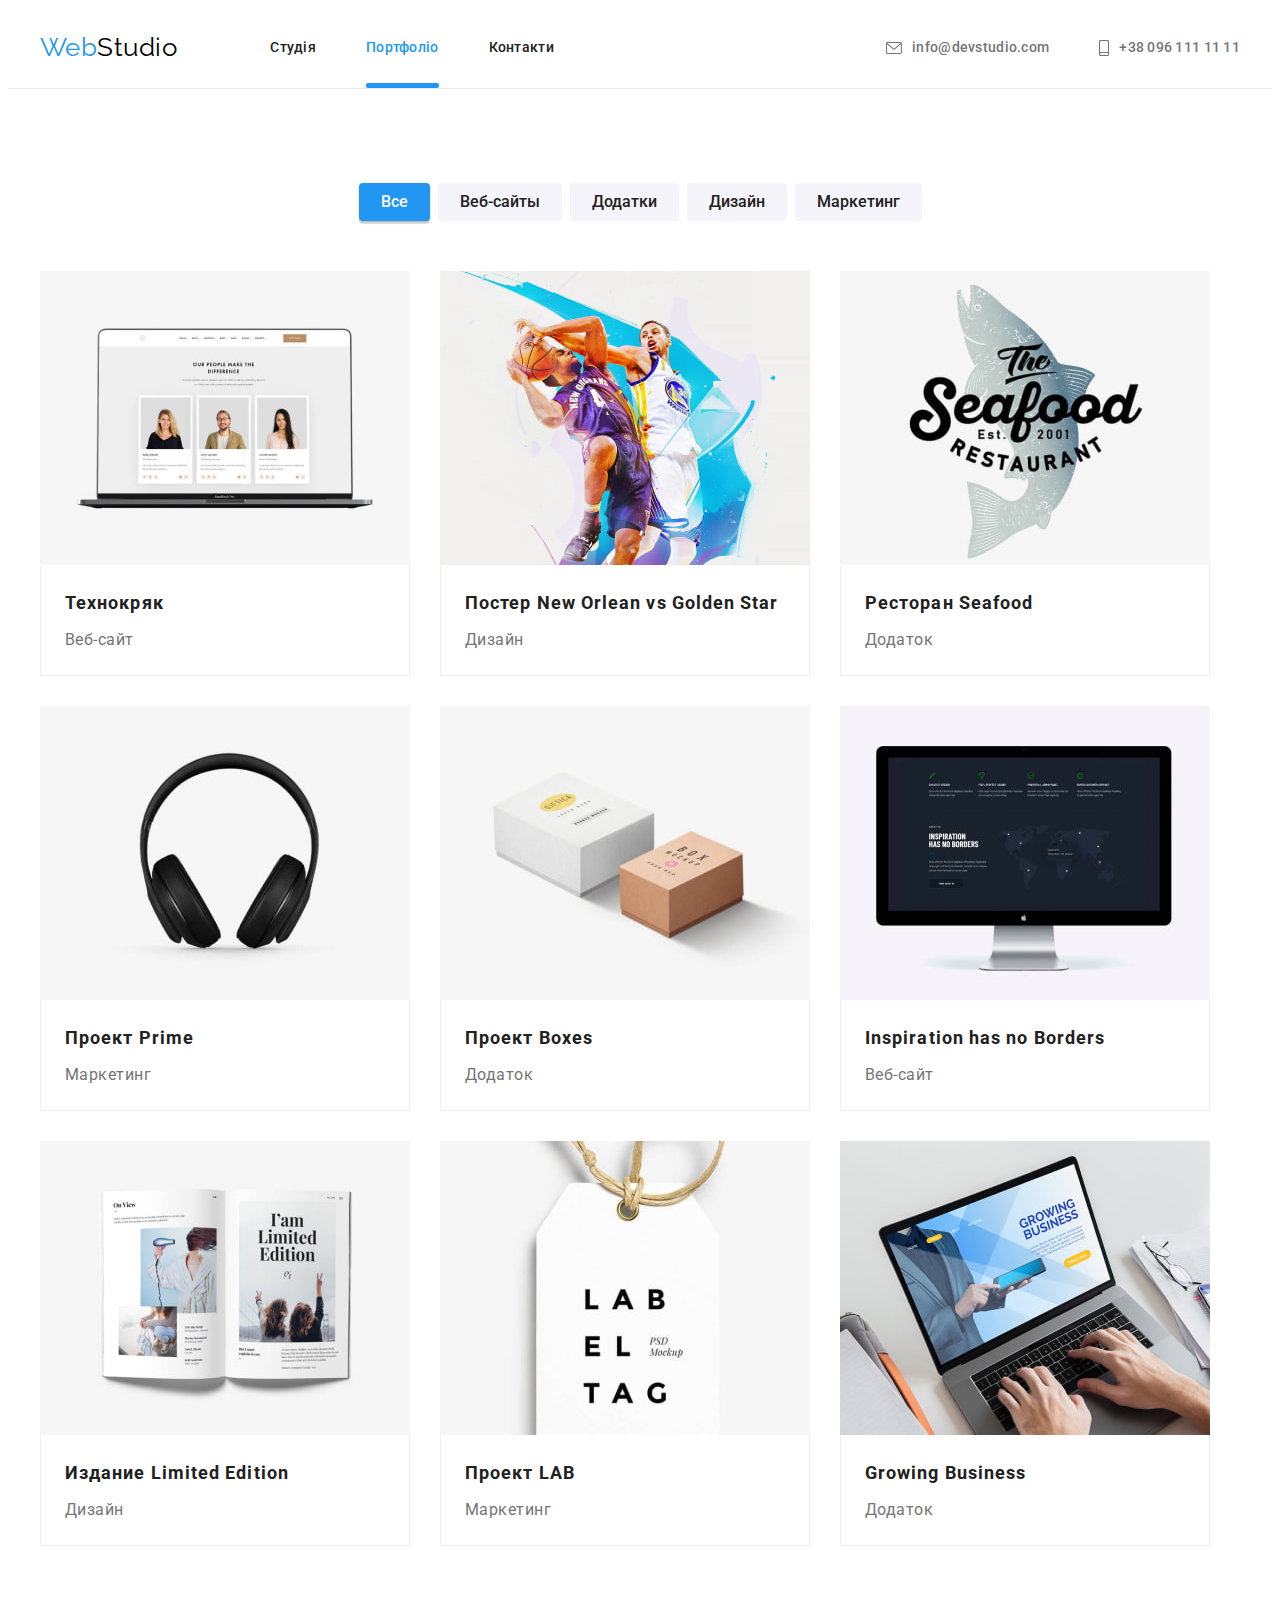
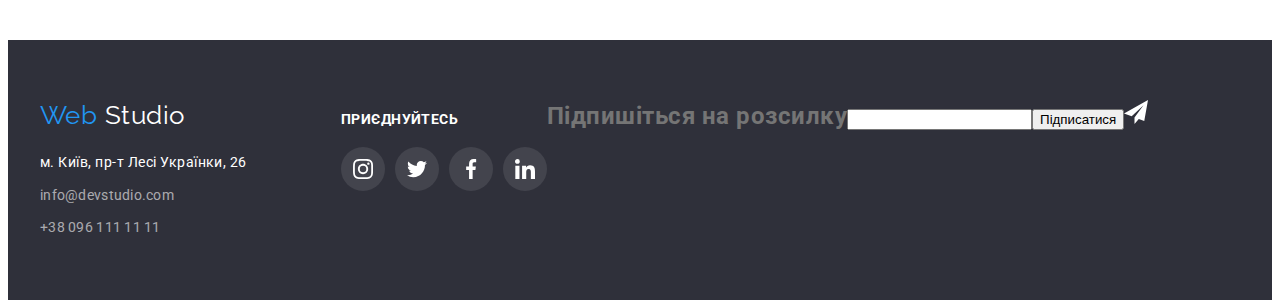
==== commit 8cc95a72: "Update portfolio.html" ====
--- a/portfolio.html
+++ b/portfolio.html
@@ -320,6 +320,13 @@
           </ul>
         </div>
         <h2 class="">Підпишіться на розсилку</h2>
+        <label>
+          <input type="text" />
+        </label>
+        <button type="submit">Підписатися</button>
+        <svg class="" width="24" height="24">
+          <use href="./images/icons.svg#send"></use>
+        </svg>
       </div>
     </footer>
   </body>
